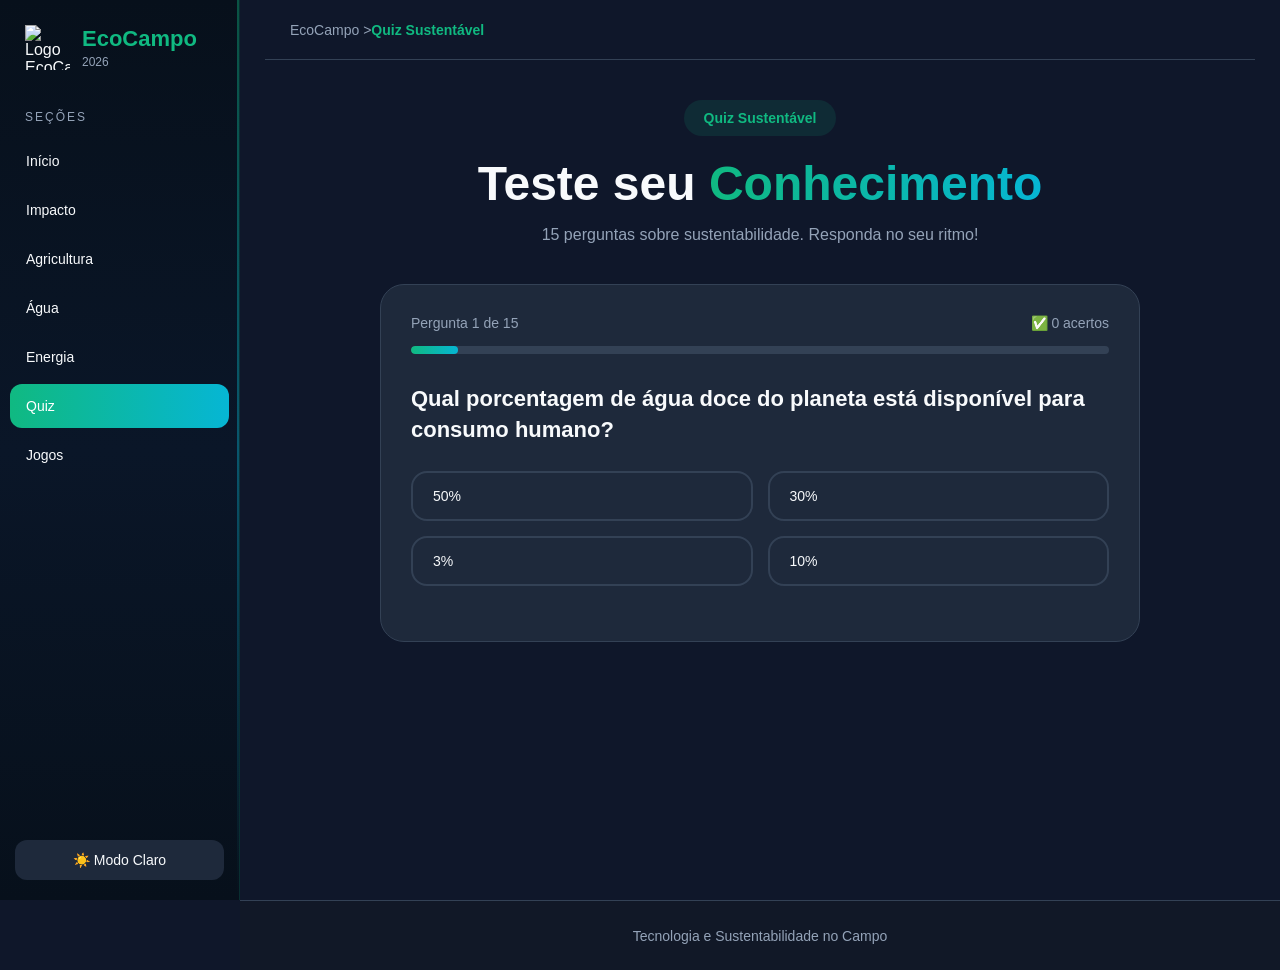
==== quiz.html @ 2fdbdc8d "Add files via upload" ====
<!DOCTYPE html>
<html lang="pt-BR">

<head>
    <meta charset="UTF-8">
    <meta name="viewport" content="width=device-width, initial-scale=1.0">
    <title>EcoCampo 2026 | Quiz Sustentável</title>
    <link rel="stylesheet" href="quiz.css">
</head>

<body>
    <aside class="sidebar">
        <div class="logo">
            <img src="IMG/logo.png" alt="Logo EcoCampo" class="logo-img">
            <div>
                <h2>EcoCampo</h2>
                <span>2026</span>
            </div>
        </div>
        <div class="menu-title">SEÇÕES</div>
        <nav>
            <a href="index.html">Início</a>
            <a href="impacto.html">Impacto</a>
            <a href="agricultura.html">Agricultura</a>
            <a href="agua.html">Água</a>
            <a href="energia.html">Energia</a>
            <a class="active" href="quiz.html">Quiz</a>
            <a href="jogos.html">Jogos</a>
        </nav>
        <button id="themeBtn">☀️ Modo Claro</button>
    </aside>

    <main class="content">
        <div class="breadcrumb">
            EcoCampo > <strong>Quiz Sustentável</strong>
        </div>

        <section class="quiz-section">
            <div class="quiz-container">
                <div class="quiz-header">
                    <span class="tag">Quiz Sustentável</span>
                    <h1>Teste seu <span>Conhecimento</span></h1>
                    <p>15 perguntas sobre sustentabilidade. Responda no seu ritmo!</p>
                </div>

                <div class="quiz-card" id="quizCard">
                    <div class="progress-header">
                        <span>Carregando...</span>
                    </div>
                </div>
            </div>
        </section>
    </main>

    <footer>
        <div class="footer-text">Tecnologia e Sustentabilidade no Campo</div>
        <button id="topBtn">↑</button>
    </footer>

    <script src="quiz.js"></script>
</body>

</html>
---- quiz.css ----
* {
    margin: 0;
    padding: 0;
    box-sizing: border-box;
    font-family: 'Segoe UI', sans-serif;
}

html {
    scroll-behavior: smooth;
}

:root {
    --bg: #0f172a;
    --sidebar: #111827;
    --card: #1e293b;
    --text: #f8fafc;
    --secondary: #94a3b8;
    --primary: #10b981;
    --primary2: #06b6d4;
    --border: #334155;
}

body.light {
    --bg: #f8fafc;
    --sidebar: #ffffff;
    --card: #ffffff;
    --text: #111827;
    --secondary: #6b7280;
    --border: #e5e7eb;
}

body {
    background: var(--bg);
    color: var(--text);
    min-height: 100vh;
    overflow-x: hidden;
}

.sidebar {
    position: fixed;
    top: 0;
    left: 0;
    width: 240px;
    height: 100vh;
    background: linear-gradient(180deg, #07101b 0%, #0a1628 50%, #07101b 100%);
    border-right: 1px solid rgba(20, 216, 167, 0.15);
    display: flex;
    flex-direction: column;
    z-index: 100;
    overflow-y: auto;
}

.sidebar::after {
    content: "";
    position: absolute;
    top: 0;
    right: 0;
    width: 2px;
    height: 100%;
    background: linear-gradient(180deg, var(--primary), var(--primary2), transparent);
    opacity: 0.4;
}

body.light .sidebar {
    background: linear-gradient(180deg, #ffffff 0%, #e8edf5 50%, #ffffff 100%);
}

body.light .sidebar::after {
    opacity: 0.3;
}

.logo {
    padding: 25px;
    display: flex;
    align-items: center;
    gap: 12px;
}

.logo-img {
    width: 45px;
    height: 45px;
    object-fit: contain;
}

.logo h2 {
    color: var(--primary);
    font-size: 22px;
    margin: 0;
}

.logo span {
    color: var(--secondary);
    font-size: 12px;
}

.menu-title {
    padding: 15px 25px;
    color: var(--secondary);
    font-size: 12px;
    letter-spacing: 2px;
}

.sidebar nav {
    display: flex;
    flex-direction: column;
    gap: 5px;
    padding: 0 10px;
}

.sidebar nav a {
    text-decoration: none;
    color: var(--text);
    padding: 14px 16px;
    border-radius: 12px;
    transition: .25s;
    font-size: 14px;
}

.sidebar nav a:hover {
    background: rgba(16, 185, 129, .1);
    transform: translateX(5px);
}

.sidebar nav a.active {
    background: linear-gradient(90deg, var(--primary), var(--primary2));
    color: white;
}

#themeBtn {
    margin: auto 15px 20px;
    border: none;
    padding: 12px;
    border-radius: 12px;
    cursor: pointer;
    background: var(--card);
    color: var(--text);
    transition: .3s;
    font-size: 14px;
}

#themeBtn:hover {
    transform: scale(1.02);
    background: var(--primary);
    color: white;
}

.content {
    margin-left: 240px;
    min-height: 100vh;
    padding: 0 25px 100px;
}

.breadcrumb {
    height: 60px;
    display: flex;
    align-items: center;
    padding: 0 25px;
    border-bottom: 1px solid var(--border);
    color: var(--secondary);
    font-size: 14px;
}

.breadcrumb strong {
    color: var(--primary);
}

.quiz-section {
    max-width: 800px;
    margin: 0 auto;
    padding: 40px 20px;
}

.quiz-header {
    text-align: center;
    margin-bottom: 40px;
}

.tag {
    display: inline-block;
    padding: 10px 20px;
    border-radius: 30px;
    background: rgba(16, 185, 129, .12);
    color: var(--primary);
    margin-bottom: 20px;
    font-weight: 600;
    font-size: 14px;
}

.quiz-header h1 {
    font-size: 48px;
    margin-bottom: 15px;
}

.quiz-header h1 span {
    background: linear-gradient(90deg, var(--primary), var(--primary2));
    background-clip: text;
    -webkit-background-clip: text;
    color: transparent;
}

.quiz-header p {
    font-size: 16px;
    color: var(--secondary);
}

.quiz-card {
    background: var(--card);
    border: 1px solid var(--border);
    border-radius: 24px;
    padding: 30px;
}

.progress-header {
    display: flex;
    justify-content: space-between;
    margin-bottom: 15px;
    font-size: 14px;
    color: var(--secondary);
}

.progress-bar {
    width: 100%;
    height: 8px;
    background: var(--border);
    border-radius: 10px;
    overflow: hidden;
    margin-bottom: 30px;
}

.progress-fill {
    height: 100%;
    width: 0%;
    background: linear-gradient(90deg, var(--primary), var(--primary2));
    border-radius: 10px;
    transition: width 0.5s ease;
}

.question-text {
    font-size: 22px;
    font-weight: 600;
    margin-bottom: 25px;
    line-height: 1.4;
    color: var(--text);
}

.options-grid {
    display: grid;
    grid-template-columns: 1fr 1fr;
    gap: 15px;
    margin-bottom: 25px;
}

.option-btn {
    padding: 15px 20px;
    border: 2px solid var(--border);
    border-radius: 16px;
    background: transparent;
    color: var(--text);
    font-size: 14px;
    text-align: left;
    cursor: pointer;
    transition: all 0.3s ease;
}

.option-btn:hover:not(:disabled) {
    border-color: var(--primary);
    background: rgba(16, 185, 129, 0.1);
    transform: translateX(5px);
}

.option-btn.correct-highlight {
    border-color: #22c55e;
    background: rgba(34, 197, 94, 0.15);
    color: #22c55e;
}

.option-btn.wrong {
    border-color: #ef4444;
    background: rgba(239, 68, 68, 0.15);
    color: #ef4444;
}

.option-btn.disabled {
    opacity: 0.5;
    cursor: not-allowed;
}

.feedback-box {
    padding: 18px;
    border-radius: 16px;
    font-size: 14px;
    line-height: 1.6;
    margin-bottom: 20px;
}

.feedback-box.correct {
    background: rgba(34, 197, 94, 0.1);
    border-left: 4px solid #22c55e;
}

.feedback-box.wrong {
    background: rgba(239, 68, 68, 0.1);
    border-left: 4px solid #ef4444;
}

.next-btn {
    width: 100%;
    padding: 14px;
    border: none;
    border-radius: 16px;
    background: linear-gradient(90deg, var(--primary), var(--primary2));
    color: white;
    font-size: 16px;
    font-weight: 600;
    cursor: pointer;
    transition: all 0.3s ease;
}

.next-btn:hover {
    transform: translateY(-2px);
    opacity: 0.9;
}

.result-container {
    text-align: center;
}

.rank-badge {
    display: inline-flex;
    align-items: center;
    gap: 10px;
    padding: 12px 25px;
    border-radius: 50px;
    font-size: 20px;
    font-weight: 700;
    margin-bottom: 25px;
}

.score-number {
    font-size: 64px;
    font-weight: 800;
    margin-bottom: 10px;
}

.score-number span {
    font-size: 28px;
    color: var(--secondary);
}

.result-message {
    font-size: 18px;
    color: var(--secondary);
    margin-bottom: 25px;
}

.result-bar {
    width: 100%;
    height: 10px;
    background: var(--border);
    border-radius: 10px;
    overflow: hidden;
    margin-bottom: 30px;
}

.result-fill {
    height: 100%;
    width: 0%;
    background: linear-gradient(90deg, var(--primary), var(--primary2));
    border-radius: 10px;
    transition: width 1s ease;
}

.restart-btn {
    display: flex;
    align-items: center;
    justify-content: center;
    gap: 10px;
    margin: 0 auto;
    padding: 12px 28px;
    border: 2px solid var(--primary);
    border-radius: 50px;
    background: transparent;
    color: var(--primary);
    font-size: 16px;
    font-weight: 600;
    cursor: pointer;
    transition: all 0.3s ease;
}

.restart-btn:hover {
    background: rgba(16, 185, 129, 0.1);
    transform: scale(1.05);
}

footer {
    margin-left: 240px;
    height: 70px;
    border-top: 1px solid var(--border);
    background: var(--sidebar);
    position: relative;
    display: flex;
    justify-content: center;
    align-items: center;
}

.footer-text {
    color: var(--secondary);
    font-size: 14px;
}

#topBtn {
    position: absolute;
    right: 30px;
    width: 42px;
    height: 42px;
    border: none;
    border-radius: 50%;
    cursor: pointer;
    color: white;
    background: linear-gradient(90deg, var(--primary), var(--primary2));
    transition: .3s;
    font-size: 20px;
}

#topBtn:hover {
    transform: translateY(-3px) scale(1.08);
}

::-webkit-scrollbar {
    width: 10px;
}

::-webkit-scrollbar-track {
    background: var(--sidebar);
}

::-webkit-scrollbar-thumb {
    background: linear-gradient(var(--primary), var(--primary2));
    border-radius: 10px;
}

@media (max-width: 900px) {
    .sidebar {
        position: relative;
        width: 100%;
        height: auto;
    }
    
    .content {
        margin-left: 0;
    }
    
    footer {
        margin-left: 0;
    }
    
    .options-grid {
        grid-template-columns: 1fr;
    }
    
    .quiz-header h1 {
        font-size: 36px;
    }
    
    .question-text {
        font-size: 18px;
    }
}

@media (max-width: 600px) {
    .quiz-card {
        padding: 20px;
    }
    
    .score-number {
        font-size: 48px;
    }
}
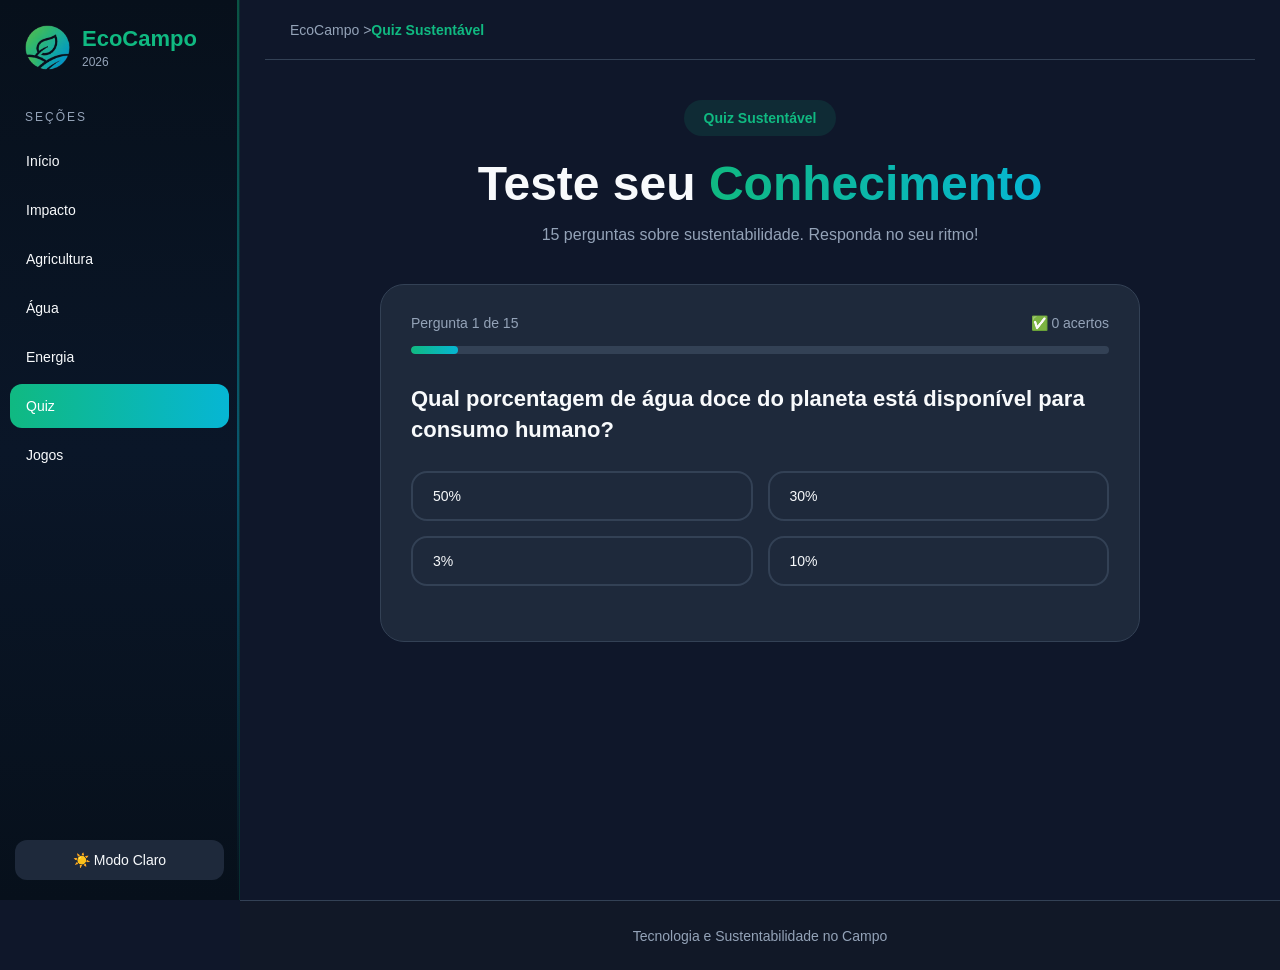
==== commit e771fef9: "ECOCAMPO" ====
--- a/quiz.html
+++ b/quiz.html
@@ -11,7 +11,7 @@
 <body>
     <aside class="sidebar">
         <div class="logo">
-            <img src="IMG/logo.png" alt="Logo EcoCampo" class="logo-img">
+            <img src="img/logo.png" alt="Logo EcoCampo" class="logo-img">
             <div>
                 <h2>EcoCampo</h2>
                 <span>2026</span>
